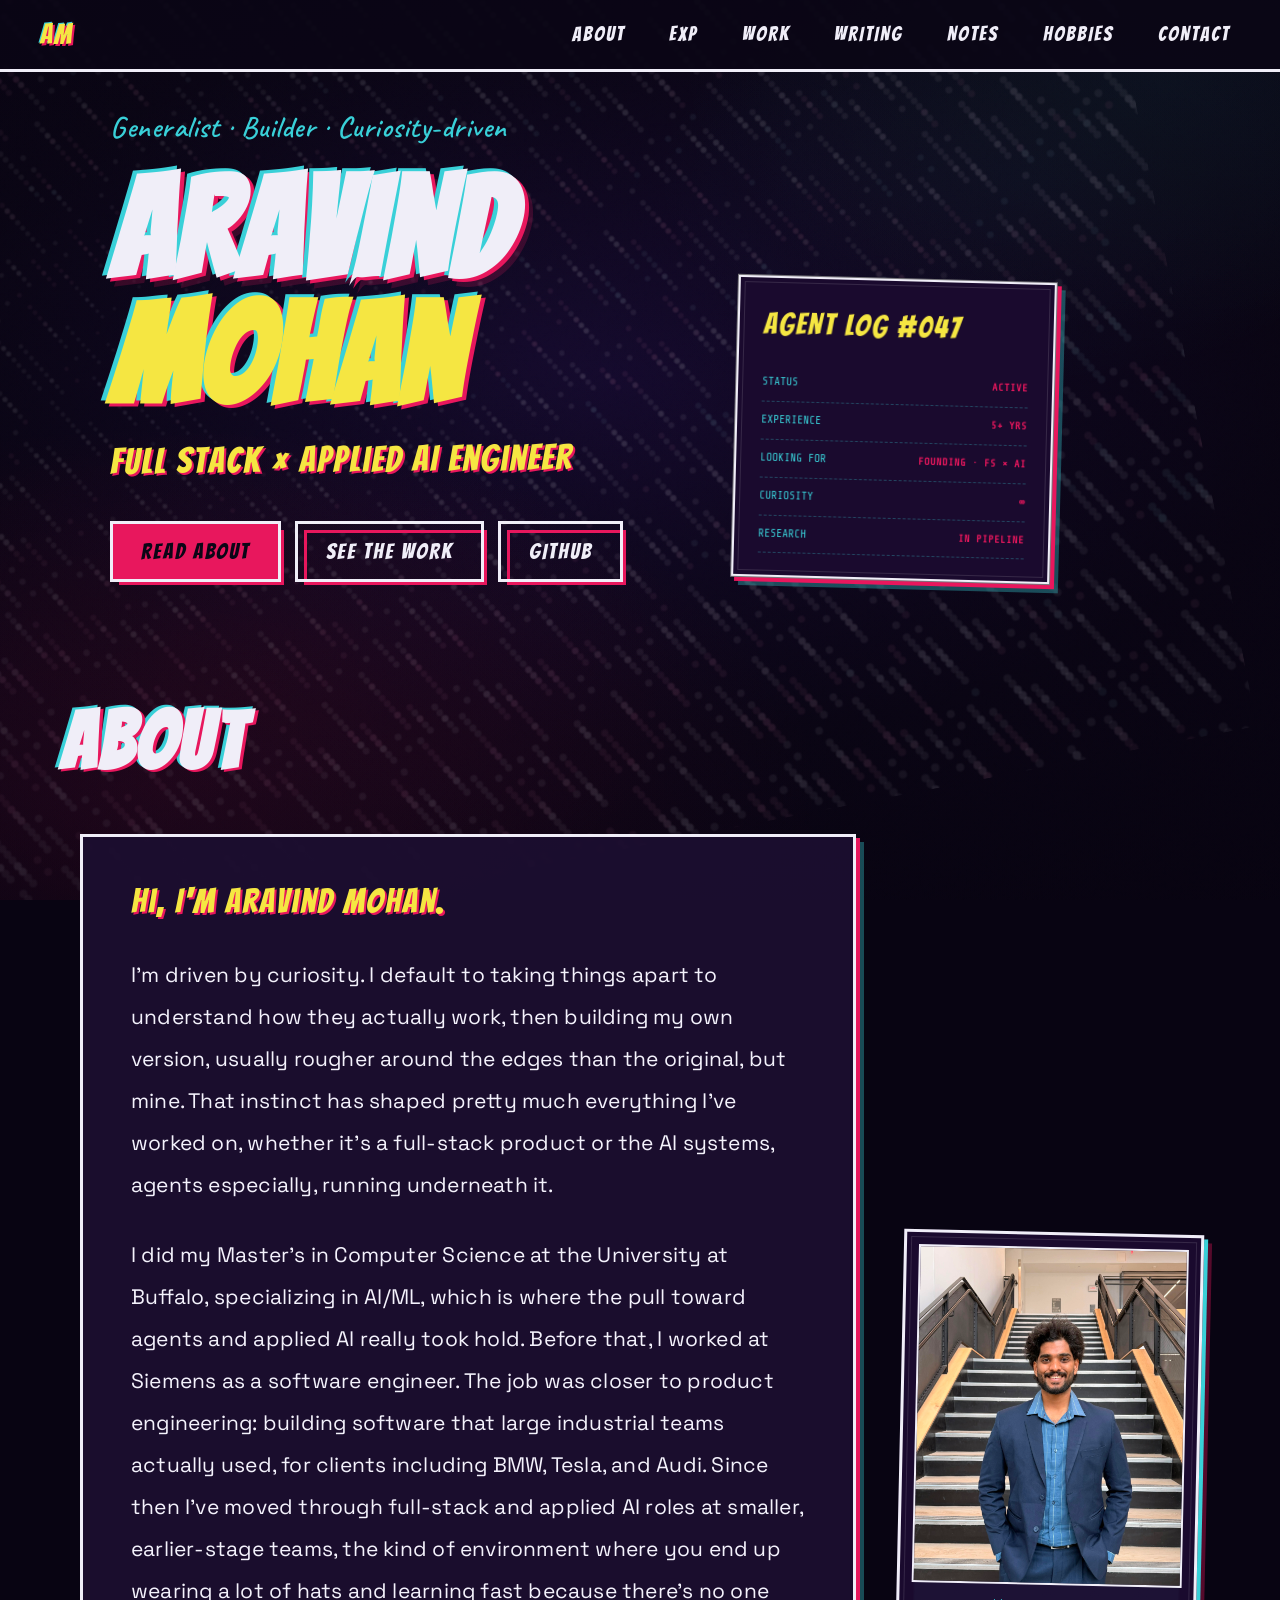
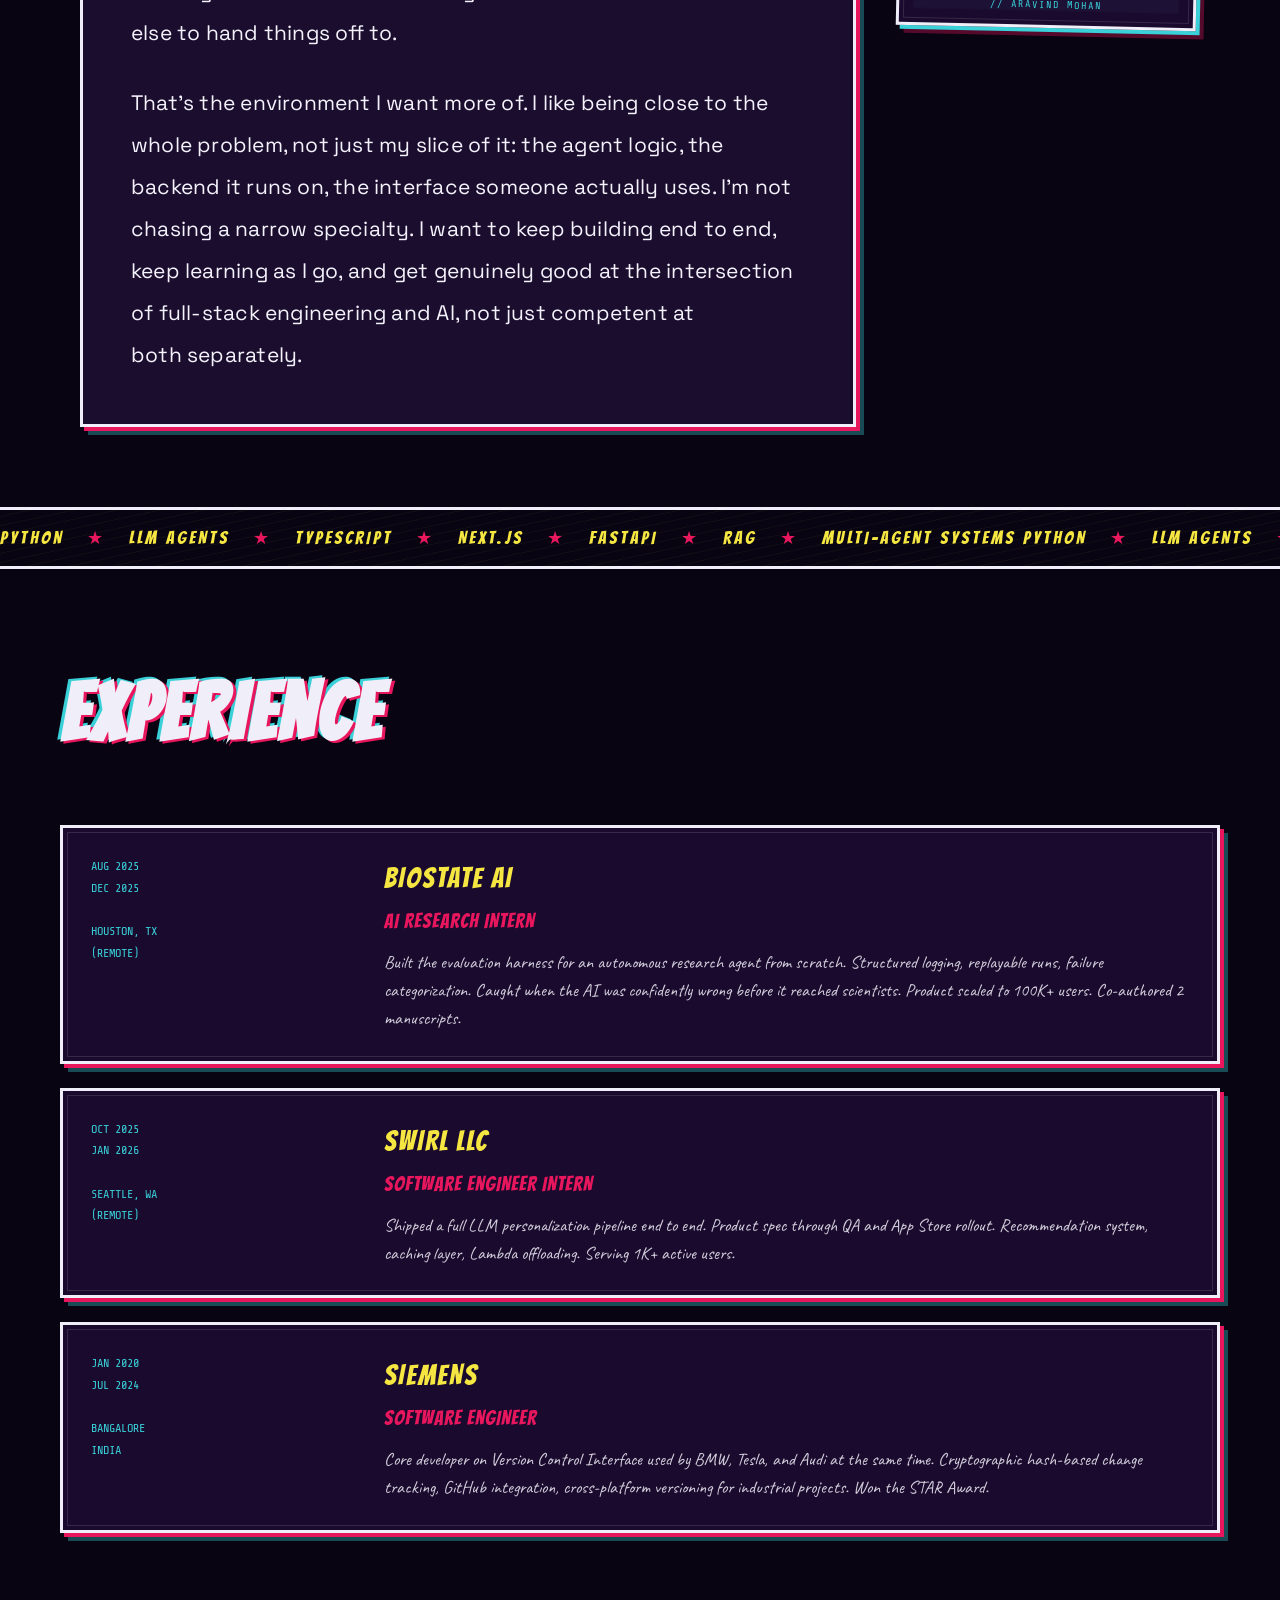
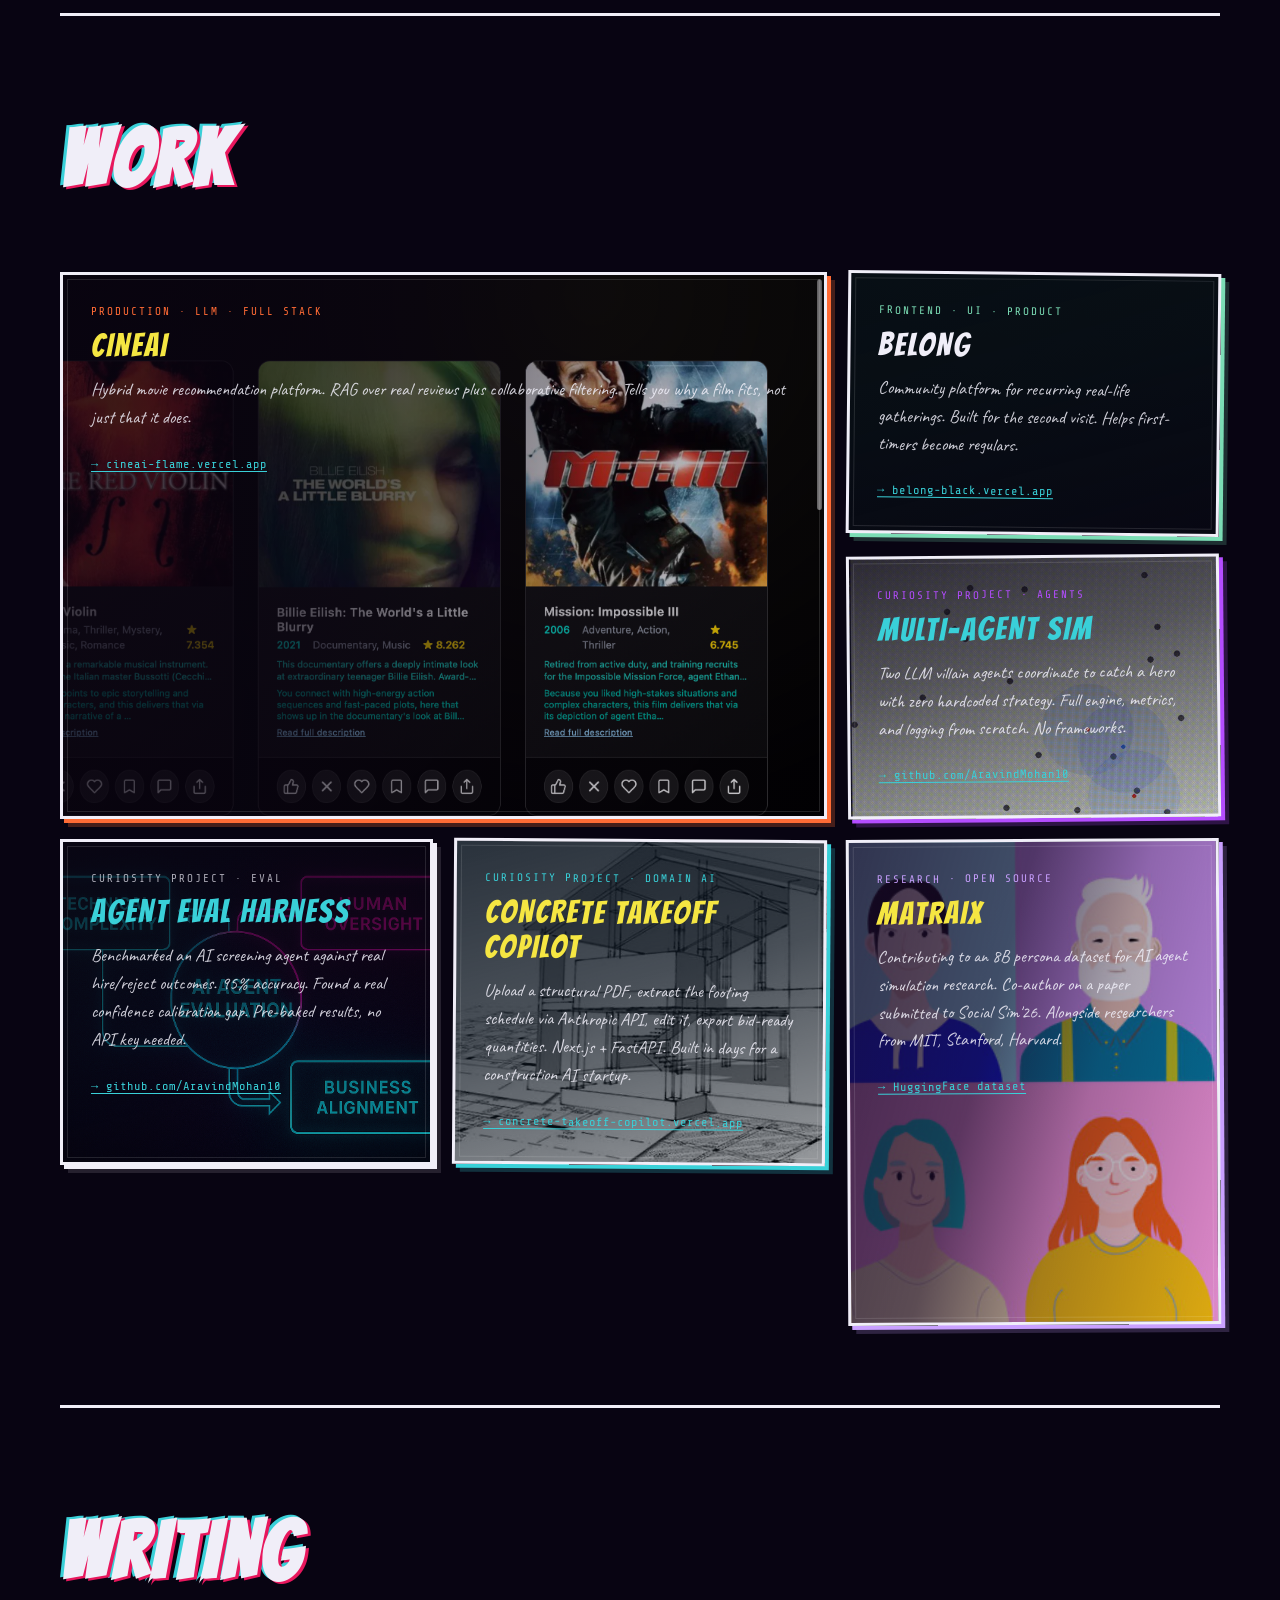
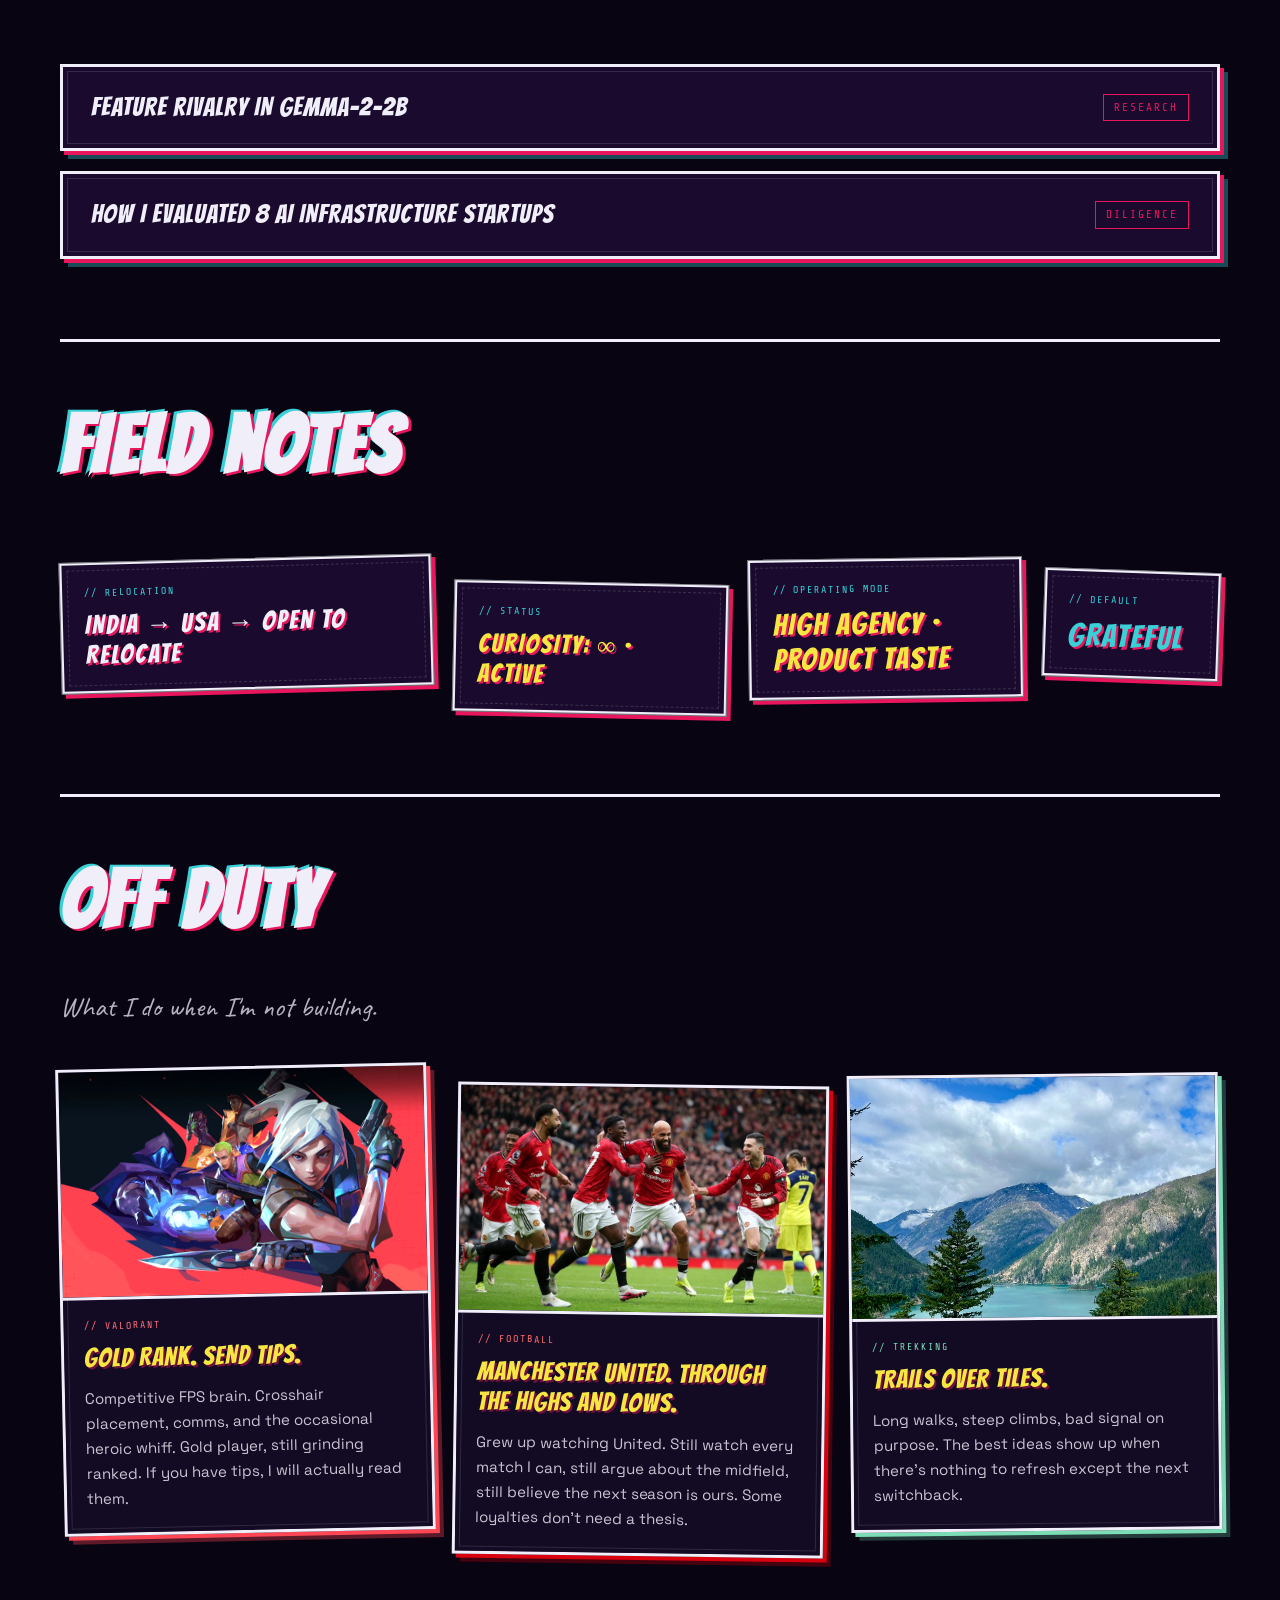
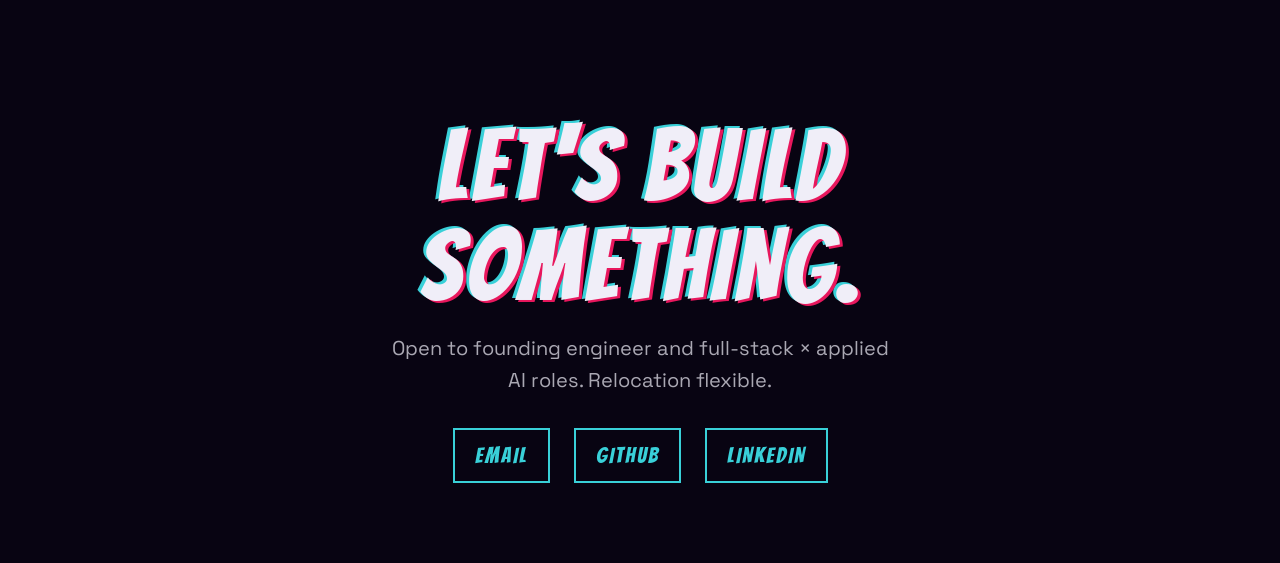
==== index.html @ 199780e9 "Deploy-ready portfolio site for aravindmohan.dev. Static Spider-Verse portfolio with projects, exper" ====
<!DOCTYPE html>
<html lang="en">
<head>
  <meta charset="UTF-8">
  <meta name="viewport" content="width=device-width, initial-scale=1.0">
  <title>Aravind Mohan</title>
  <link rel="preconnect" href="https://fonts.googleapis.com">
  <link rel="preconnect" href="https://fonts.gstatic.com" crossorigin>
  <link href="https://fonts.googleapis.com/css2?family=Bangers&family=Caveat:wght@400;600;700&family=Share+Tech+Mono&family=Space+Grotesk:wght@400;500&display=swap" rel="stylesheet">
  <link rel="stylesheet" href="css/foundation.css?v=11">
  <link rel="stylesheet" href="css/phase2.css?v=17">
</head>
<body>

  <div class="bg-stack" aria-hidden="true">
    <div class="bg-gradient"></div>
    <div class="bg-halftone" id="bg-halftone">
      <div class="bg-halftone__tile"></div>
      <canvas class="bg-halftone__canvas" id="halftone-canvas"></canvas>
    </div>
    <div class="bg-wash"></div>
    <div class="paper-grain"></div>
    <div class="vignette"></div>
  </div>

  <div id="intro" class="intro intro--phase-static">
    <div class="intro-grain" aria-hidden="true"></div>
    <div class="intro-bars" aria-hidden="true">
      <div class="intro-bar"></div>
      <div class="intro-bar"></div>
      <div class="intro-bar"></div>
    </div>
    <div class="intro-label">// entering dimension</div>
    <button type="button" class="intro-skip" id="intro-skip">ENTER</button>
  </div>

  <div class="site-root">

    <nav>
      <div class="logo">AM</div>
      <div style="display:flex;gap:24px;">
        <a href="#about">ABOUT</a>
        <a href="#experience">EXP</a>
        <a href="#projects">WORK</a>
        <a href="#writing">WRITING</a>
        <a href="#notes">NOTES</a>
        <a href="#hobbies">HOBBIES</a>
        <a href="#contact">CONTACT</a>
      </div>
    </nav>

    <section class="hero">
      <div class="hero-text">
        <div class="hero-eyebrow">Generalist · Builder · Curiosity-driven</div>
        <h1 class="hero-name">ARAVIND<br><span>MOHAN</span></h1>
        <div class="hero-role">Full Stack × Applied AI Engineer</div>
        <div class="hero-cta">
          <a href="#about" class="btn btn-primary">READ ABOUT</a>
          <a href="#projects" class="btn btn-secondary">SEE THE WORK</a>
          <a href="https://github.com/AravindMohan10" class="btn btn-secondary" target="_blank" rel="noopener">GITHUB</a>
        </div>
      </div>

      <div class="hero-visual">
        <div class="panel hero-card">
          <div class="hero-card-title">AGENT LOG #047</div>
          <div class="hero-card-inner">
            <div class="stat-row"><span>STATUS</span><span class="stat-val">ACTIVE</span></div>
            <div class="stat-row"><span>EXPERIENCE</span><span class="stat-val">5+ YRS</span></div>
            <div class="stat-row"><span>LOOKING FOR</span><span class="stat-val">FOUNDING · FS × AI</span></div>
            <div class="stat-row"><span>CURIOSITY</span><span class="stat-val">∞</span></div>
            <div class="stat-row"><span>RESEARCH</span><span class="stat-val">IN PIPELINE</span></div>
          </div>
        </div>
      </div>
    </section>

    <section id="about" class="about-section">
      <h2 class="section-header cmyk" data-text="ABOUT">ABOUT</h2>
      <div class="about-layout">
        <div class="about-panel">
          <p class="about-lead">Hi, I'm Aravind Mohan.</p>
          <div class="about-body">
            <p>I'm driven by curiosity. I default to taking things apart to understand how they actually work, then building my own version, usually rougher around the edges than the original, but mine. That instinct has shaped pretty much everything I've worked on, whether it's a full-stack product or the AI systems, agents especially, running underneath it.</p>
            <p>I did my Master's in Computer Science at the University at Buffalo, specializing in AI/ML, which is where the pull toward agents and applied AI really took hold. Before that, I worked at Siemens as a software engineer. The job was closer to product engineering: building software that large industrial teams actually used, for clients including BMW, Tesla, and Audi. Since then I've moved through full-stack and applied AI roles at smaller, earlier-stage teams, the kind of environment where you end up wearing a lot of hats and learning fast because there's no one else to hand things off to.</p>
            <p>That's the environment I want more of. I like being close to the whole problem, not just my slice of it: the agent logic, the backend it runs on, the interface someone actually uses. I'm not chasing a narrow specialty. I want to keep building end to end, keep learning as I go, and get genuinely good at the intersection of full-stack engineering and AI, not just competent at both separately.</p>
          </div>
        </div>
        <div class="about-photo-wrap">
          <figure class="about-photo-frame panel">
            <img src="assets/AravindPhoto.jpg" alt="Aravind Mohan" class="about-photo" width="320" height="400">
            <figcaption class="about-photo-caption">// ARAVIND MOHAN</figcaption>
          </figure>
        </div>
      </div>
    </section>

    <div class="skills-strip">
      <div class="skills-inner">
        PYTHON <span>★</span> LLM AGENTS <span>★</span> TYPESCRIPT <span>★</span> NEXT.JS <span>★</span> FASTAPI <span>★</span> RAG <span>★</span> MULTI-AGENT SYSTEMS
        PYTHON <span>★</span> LLM AGENTS <span>★</span> TYPESCRIPT <span>★</span> NEXT.JS <span>★</span> FASTAPI <span>★</span> RAG <span>★</span> MULTI-AGENT SYSTEMS
      </div>
    </div>

    <section id="experience">
      <h2 class="section-header cmyk" data-text="EXPERIENCE">EXPERIENCE</h2>
      <div class="exp-list">

        <div class="panel exp-item">
          <div class="exp-meta">
            AUG 2025<br>DEC 2025<br><br>HOUSTON, TX<br>(REMOTE)
          </div>
          <div>
            <div class="exp-company">BIOSTATE AI</div>
            <div class="exp-role">AI RESEARCH INTERN</div>
            <p class="exp-desc">Built the evaluation harness for an autonomous research agent from scratch. Structured logging, replayable runs, failure categorization. Caught when the AI was confidently wrong before it reached scientists. Product scaled to 100K+ users. Co-authored 2 manuscripts.</p>
          </div>
        </div>

        <div class="panel exp-item">
          <div class="exp-meta">
            OCT 2025<br>JAN 2026<br><br>SEATTLE, WA<br>(REMOTE)
          </div>
          <div>
            <div class="exp-company">SWIRL LLC</div>
            <div class="exp-role">SOFTWARE ENGINEER INTERN</div>
            <p class="exp-desc">Shipped a full LLM personalization pipeline end to end. Product spec through QA and App Store rollout. Recommendation system, caching layer, Lambda offloading. Serving 1K+ active users.</p>
          </div>
        </div>

        <div class="panel exp-item">
          <div class="exp-meta">
            JAN 2020<br>JUL 2024<br><br>BANGALORE<br>INDIA
          </div>
          <div>
            <div class="exp-company">SIEMENS</div>
            <div class="exp-role">SOFTWARE ENGINEER</div>
            <p class="exp-desc">Core developer on Version Control Interface used by BMW, Tesla, and Audi at the same time. Cryptographic hash-based change tracking, GitHub integration, cross-platform versioning for industrial projects. Won the STAR Award.</p>
          </div>
        </div>

      </div>
    </section>

    <hr class="comic-divider">

    <section id="projects">
      <h2 class="section-header cmyk" data-text="WORK">WORK</h2>
      <div class="projects-grid">

        <div class="panel project-card dim-cineai">
          <div class="project-tag">PRODUCTION · LLM · FULL STACK</div>
          <div class="project-title">CINEAI</div>
          <p class="project-desc">Hybrid movie recommendation platform. RAG over real reviews plus collaborative filtering. Tells you why a film fits, not just that it does.</p>
          <a href="https://cineai-flame.vercel.app" class="project-link" target="_blank" rel="noopener">→ cineai-flame.vercel.app</a>
        </div>

        <div class="panel project-card dim-belong">
          <div class="project-tag">FRONTEND · UI · PRODUCT</div>
          <div class="project-title">BELONG</div>
          <p class="project-desc">Community platform for recurring real-life gatherings. Built for the second visit. Helps first-timers become regulars.</p>
          <a href="https://belong-black.vercel.app" class="project-link" target="_blank" rel="noopener">→ belong-black.vercel.app</a>
        </div>

        <div class="panel project-card dim-sim">
          <div class="project-tag">CURIOSITY PROJECT · AGENTS</div>
          <div class="project-title">MULTI-AGENT SIM</div>
          <p class="project-desc">Two LLM villain agents coordinate to catch a hero with zero hardcoded strategy. Full engine, metrics, and logging from scratch. No frameworks.</p>
          <a href="https://github.com/AravindMohan10/MultiAgentSimulation" class="project-link" target="_blank" rel="noopener">→ github.com/AravindMohan10</a>
        </div>

        <div class="panel project-card dim-eval">
          <div class="project-tag">CURIOSITY PROJECT · EVAL</div>
          <div class="project-title">AGENT EVAL HARNESS</div>
          <p class="project-desc">Benchmarked an AI screening agent against real hire/reject outcomes. 95% accuracy. Found a real confidence calibration gap. Pre-baked results, no API key needed.</p>
          <a href="https://github.com/AravindMohan10/asendia-voice-agent-eval" class="project-link" target="_blank" rel="noopener">→ github.com/AravindMohan10</a>
        </div>

        <div class="panel project-card dim-concrete">
          <div class="project-tag">CURIOSITY PROJECT · DOMAIN AI</div>
          <div class="project-title">CONCRETE TAKEOFF COPILOT</div>
          <p class="project-desc">Upload a structural PDF, extract the footing schedule via Anthropic API, edit it, export bid-ready quantities. Next.js + FastAPI. Built in days for a construction AI startup.</p>
          <a href="https://concrete-takeoff-copilot.vercel.app" class="project-link" target="_blank" rel="noopener">→ concrete-takeoff-copilot.vercel.app</a>
        </div>

        <div class="panel project-card dim-matraix">
          <div class="project-tag">RESEARCH · OPEN SOURCE</div>
          <div class="project-title">MATRAIX</div>
          <p class="project-desc">Contributing to an 8B persona dataset for AI agent simulation research. Co-author on a paper submitted to Social Sim'26. Alongside researchers from MIT, Stanford, Harvard.</p>
          <a href="https://huggingface.co/datasets/MatrAIx2026/MatrAIx2026" class="project-link" target="_blank" rel="noopener">→ HuggingFace dataset</a>
        </div>

      </div>
    </section>

    <hr class="comic-divider">

    <section id="writing">
      <h2 class="section-header cmyk" data-text="WRITING">WRITING</h2>
      <div class="articles-list">

        <a href="writing/feature-rivalry-gemma.html" class="panel article-item">
          <div class="article-title">FEATURE RIVALRY IN GEMMA-2-2B</div>
          <div class="article-tag">RESEARCH</div>
        </a>

        <a href="writing/basis-set-startup-evaluation.html" class="panel article-item">
          <div class="article-title">HOW I EVALUATED 8 AI INFRASTRUCTURE STARTUPS</div>
          <div class="article-tag">DILIGENCE</div>
        </a>

      </div>
    </section>

    <hr class="comic-divider">

    <section id="notes" class="field-notes">
      <h2 class="section-header cmyk" data-text="FIELD NOTES">FIELD NOTES</h2>
      <div class="poster-wall">

        <div class="poster panel">
          <div class="poster-label">// RELOCATION</div>
          <div class="poster-text">INDIA → USA → OPEN TO RELOCATE</div>
        </div>

        <div class="poster panel">
          <div class="poster-label">// STATUS</div>
          <div class="poster-text">CURIOSITY: ∞ · ACTIVE</div>
        </div>

        <div class="poster panel">
          <div class="poster-label">// OPERATING MODE</div>
          <div class="poster-text">HIGH AGENCY · PRODUCT TASTE</div>
        </div>

        <div class="poster panel">
          <div class="poster-label">// DEFAULT</div>
          <div class="poster-text">GRATEFUL</div>
        </div>

      </div>
    </section>

    <hr class="comic-divider">

    <section id="hobbies" class="hobbies-section">
      <h2 class="section-header cmyk" data-text="OFF DUTY">OFF DUTY</h2>
      <p class="hobbies-lead">What I do when I'm not building.</p>
      <div class="hobby-wall">

        <article class="hobby-card panel hobby-valorant">
          <div class="hobby-photo">
            <img src="assets/valorant.png" alt="Valorant gameplay" width="400" height="260" loading="lazy">
          </div>
          <div class="hobby-body">
            <div class="hobby-label">// VALORANT</div>
            <div class="hobby-title">GOLD RANK. SEND TIPS.</div>
            <p class="hobby-desc">Competitive FPS brain. Crosshair placement, comms, and the occasional heroic whiff. Gold player, still grinding ranked. If you have tips, I will actually read them.</p>
          </div>
        </article>

        <article class="hobby-card panel hobby-football">
          <div class="hobby-photo">
            <img src="assets/hobbies/man-united.jpg" alt="Manchester United players celebrating on the pitch" width="400" height="260" loading="lazy">
          </div>
          <div class="hobby-body">
            <div class="hobby-label">// FOOTBALL</div>
            <div class="hobby-title">MANCHESTER UNITED. THROUGH THE HIGHS AND LOWS.</div>
            <p class="hobby-desc">Grew up watching United. Still watch every match I can, still argue about the midfield, still believe the next season is ours. Some loyalties don't need a thesis.</p>
          </div>
        </article>

        <article class="hobby-card panel hobby-trekking">
          <div class="hobby-photo">
            <img src="assets/hobbies/trekking.png" alt="Mountain lake surrounded by forest and peaks" width="400" height="260" loading="lazy">
          </div>
          <div class="hobby-body">
            <div class="hobby-label">// TREKKING</div>
            <div class="hobby-title">TRAILS OVER TILES.</div>
            <p class="hobby-desc">Long walks, steep climbs, bad signal on purpose. The best ideas show up when there's nothing to refresh except the next switchback.</p>
          </div>
        </article>

      </div>
    </section>

    <section id="contact" class="contact-section">
      <div class="contact-big cmyk" data-text="LET'S BUILD SOMETHING.">LET'S BUILD<br>SOMETHING.</div>
      <p class="contact-sub">
        Open to founding engineer and full-stack × applied AI roles. Relocation flexible.
      </p>
      <div class="contact-links">
        <a href="mailto:m.aravind619@gmail.com" class="contact-link">EMAIL</a>
        <a href="https://github.com/AravindMohan10" class="contact-link" target="_blank" rel="noopener">GITHUB</a>
        <a href="https://www.linkedin.com/in/aravindmohan1007" class="contact-link" target="_blank" rel="noopener">LINKEDIN</a>
      </div>
    </section>

  </div>

  <script src="js/halftone.js" defer></script>
  <script src="js/stutter.js" defer></script>
  <script src="js/intro.js" defer></script>
  <script src="js/impact.js" defer></script>
</body>
</html>
---- css/phase2.css ----
/* COMIC PROJECT GRID + DIMENSION VARIANTS + FIELD NOTES */

.projects-grid {
  display: grid;
  grid-template-columns: repeat(6, 1fr);
  grid-auto-rows: minmax(140px, auto);
  gap: 20px;
}

.project-card {
  padding: 28px;
  position: relative;
  cursor: pointer;
  --dim-accent: var(--magenta);
  --dim-glow: rgba(232, 23, 93, 0.15);
  --dim-title: var(--yellow);
  animation: none;
  box-shadow: 4px 4px 0 var(--dim-accent), 8px 8px 0 var(--dim-glow);
}

.project-card:hover {
  transform: translate(-4px, -4px) rotate(-0.6deg);
  box-shadow: 6px 6px 0 var(--dim-accent), 10px 10px 0 var(--dim-glow);
}

.project-card:hover::before {
  border-color: var(--dim-accent);
}

.project-card:nth-child(1) { grid-column: 1 / 5; grid-row: 1 / 3; }
.project-card:nth-child(2) { grid-column: 5 / 7; grid-row: 1; }
.project-card:nth-child(3) { grid-column: 5 / 7; grid-row: 2; }
.project-card:nth-child(4) { grid-column: 1 / 3; grid-row: 3; }
.project-card:nth-child(5) { grid-column: 3 / 5; grid-row: 3; }
.project-card:nth-child(6) { grid-column: 5 / 7; grid-row: 3 / 5; }

.project-card:nth-child(2) { transform: rotate(0.6deg); }
.project-card:nth-child(3) { transform: rotate(-0.5deg); }
.project-card:nth-child(5) { transform: rotate(0.4deg); }
.project-card:nth-child(6) { transform: rotate(-0.3deg); }

.project-card:nth-child(1):hover { transform: translate(-5px, -5px) rotate(-0.8deg); }
.project-card:nth-child(2):hover { transform: translate(-4px, -4px) rotate(0.2deg); }
.project-card:nth-child(3):hover { transform: translate(-4px, -4px) rotate(-0.8deg); }
.project-card:nth-child(5):hover { transform: translate(-4px, -4px) rotate(0.6deg); }
.project-card:nth-child(6):hover { transform: translate(-4px, -4px) rotate(-0.5deg); }

/* DIMENSION PALETTES */
.dim-cineai {
  --dim-accent: #ff6b35;
  --dim-glow: rgba(255, 107, 53, 0.25);
  --dim-title: #f5e642;
  background:
    linear-gradient(
      105deg,
      rgba(10, 4, 18, 0.82) 0%,
      rgba(10, 4, 18, 0.7) 38%,
      rgba(10, 4, 18, 0.38) 62%,
      rgba(10, 4, 18, 0.15) 100%
    ),
    url('../assets/cineai.png') center right / cover no-repeat;
  overflow: hidden;
}

.dim-belong {
  --dim-accent: #7bdcb5;
  --dim-glow: rgba(123, 220, 181, 0.2);
  --dim-title: #f0eef8;
  background:
    linear-gradient(
      165deg,
      rgba(8, 18, 22, 0.84) 0%,
      rgba(8, 18, 22, 0.68) 45%,
      rgba(8, 18, 22, 0.28) 100%
    ),
    url('../assets/Belong.png') center top / cover no-repeat;
  overflow: hidden;
}

.dim-sim {
  --dim-accent: #b44dff;
  --dim-glow: rgba(180, 77, 255, 0.22);
  --dim-title: #39d0d8;
  background:
    linear-gradient(
      165deg,
      rgba(8, 4, 18, 0.84) 0%,
      rgba(8, 4, 18, 0.66) 40%,
      rgba(8, 4, 18, 0.26) 100%
    ),
    url('../assets/scattered_comm.gif') center center / cover no-repeat;
  overflow: hidden;
}

.dim-eval {
  --dim-accent: #f0eef8;
  --dim-glow: rgba(240, 238, 248, 0.12);
  --dim-title: var(--cyan);
  background:
    linear-gradient(
      165deg,
      rgba(10, 6, 20, 0.84) 0%,
      rgba(10, 6, 20, 0.68) 45%,
      rgba(10, 6, 20, 0.28) 100%
    ),
    url('../assets/agentEval.png') center top / cover no-repeat;
  overflow: hidden;
}

.dim-concrete {
  --dim-accent: var(--cyan);
  --dim-glow: rgba(57, 208, 216, 0.22);
  --dim-title: #f5e642;
  background:
    linear-gradient(
      165deg,
      rgba(10, 20, 32, 0.84) 0%,
      rgba(10, 20, 32, 0.68) 45%,
      rgba(10, 20, 32, 0.28) 100%
    ),
    url('../assets/concrete.png') center top / cover no-repeat;
  overflow: hidden;
}

.dim-matraix {
  --dim-accent: #c9a0ff;
  --dim-glow: rgba(201, 160, 255, 0.2);
  --dim-title: #f5e642;
  background:
    linear-gradient(
      105deg,
      rgba(24, 10, 40, 0.82) 0%,
      rgba(24, 10, 40, 0.7) 38%,
      rgba(24, 10, 40, 0.38) 62%,
      rgba(24, 10, 40, 0.15) 100%
    ),
    url('../assets/persona.png') center right / cover no-repeat;
  overflow: hidden;
}

.dim-cineai .project-tag { color: #ff6b35; }
.dim-belong .project-tag { color: #7bdcb5; }
.dim-sim .project-tag { color: #b44dff; }
.dim-eval .project-tag { color: rgba(240, 238, 248, 0.7); }
.dim-concrete .project-tag { color: var(--cyan); }
.dim-matraix .project-tag { color: #c9a0ff; }

.project-title { color: var(--dim-title); }

.project-card:hover .project-link {
  color: var(--dim-accent);
  border-bottom-color: var(--dim-accent);
}

/* FIELD NOTES */
.field-notes {
  padding-top: 40px;
}

.poster-wall {
  display: grid;
  grid-template-columns: repeat(12, 1fr);
  gap: 20px;
  align-items: start;
}

.poster {
  padding: 20px 22px;
  border: 3px solid var(--white);
  background: var(--indigo);
  position: relative;
  box-shadow: 4px 4px 0 var(--magenta);
  transform: rotate(var(--rot, 0deg));
}

.poster::before {
  content: '';
  position: absolute;
  inset: 5px;
  border: 1px dashed rgba(255, 255, 255, 0.15);
  pointer-events: none;
}

.poster-label {
  font-family: 'Share Tech Mono', monospace;
  font-size: 10px;
  letter-spacing: 2px;
  color: var(--cyan);
  margin-bottom: 10px;
  text-transform: uppercase;
}

.poster-text {
  font-family: 'Bangers', cursive;
  font-size: clamp(18px, 2.5vw, 26px);
  letter-spacing: 2px;
  line-height: 1.15;
  color: var(--yellow);
  text-shadow: 2px 2px 0 var(--magenta);
}

.poster:nth-child(1) {
  grid-column: span 4;
  --rot: -1.5deg;
}

.poster:nth-child(2) {
  grid-column: span 3;
  --rot: 1.2deg;
  margin-top: 24px;
}

.poster:nth-child(3) {
  grid-column: span 3;
  --rot: -0.8deg;
}

.poster:nth-child(4) {
  grid-column: span 2;
  --rot: 2deg;
  margin-top: 12px;
}

.poster:nth-child(1) .poster-text { color: var(--white); }
.poster:nth-child(3) .poster-text { font-size: clamp(20px, 3vw, 30px); }
.poster:nth-child(4) .poster-text {
  color: var(--cyan);
  font-size: clamp(22px, 3vw, 32px);
}

.poster:hover {
  transform: rotate(var(--rot, 0deg)) translate(-3px, -3px);
  z-index: 2;
}

/* HOBBIES */
.hobbies-section {
  padding-top: 40px;
}

.hobbies-lead {
  font-family: 'Caveat', cursive;
  font-size: clamp(22px, 3vw, 28px);
  color: rgba(240, 238, 248, 0.75);
  margin: -28px 0 36px;
  max-width: 32rem;
}

.hobby-wall {
  display: grid;
  grid-template-columns: repeat(3, 1fr);
  gap: 24px;
  align-items: start;
}

.hobby-card {
  overflow: hidden;
  padding: 0;
  transform: rotate(var(--rot, 0deg));
  transition: transform 0.2s ease, box-shadow 0.2s ease;
}

.hobby-valorant {
  --rot: -1.2deg;
  --hobby-accent: #ff4655;
  --hobby-glow: rgba(255, 70, 85, 0.35);
  box-shadow: 4px 4px 0 var(--hobby-accent), 8px 8px 0 var(--hobby-glow);
}

.hobby-football {
  --rot: 0.8deg;
  --hobby-accent: #da020e;
  --hobby-glow: rgba(218, 2, 14, 0.3);
  margin-top: 18px;
  box-shadow: 4px 4px 0 var(--hobby-accent), 8px 8px 0 var(--hobby-glow);
}

.hobby-trekking {
  --rot: -0.6deg;
  --hobby-accent: #7bdcb5;
  --hobby-glow: rgba(123, 220, 181, 0.25);
  margin-top: 8px;
  box-shadow: 4px 4px 0 var(--hobby-accent), 8px 8px 0 var(--hobby-glow);
}

.hobby-photo {
  position: relative;
  aspect-ratio: 16 / 10;
  overflow: hidden;
  border-bottom: 3px solid var(--white);
}

.hobby-photo img {
  display: block;
  width: 100%;
  height: 100%;
  object-fit: cover;
  object-position: center;
  filter: saturate(1.05) contrast(1.05);
}

.hobby-valorant .hobby-photo img {
  object-position: center center;
}

.hobby-football .hobby-photo img {
  object-position: center 20%;
}

.hobby-trekking .hobby-photo {
  aspect-ratio: 3 / 2;
}

.hobby-trekking .hobby-photo img {
  object-position: center 68%;
  transform: scale(1.12);
}

.hobby-body {
  padding: 18px 20px 22px;
  background: rgba(20, 10, 36, 0.95);
}

.hobby-label {
  font-family: 'Share Tech Mono', monospace;
  font-size: 10px;
  letter-spacing: 2px;
  color: var(--cyan);
  margin-bottom: 10px;
}

.hobby-valorant .hobby-label { color: #ff6b7a; }
.hobby-football .hobby-label { color: #ff6b6b; }
.hobby-trekking .hobby-label { color: #7bdcb5; }

.hobby-title {
  font-family: 'Bangers', cursive;
  font-size: clamp(20px, 2.5vw, 26px);
  letter-spacing: 1px;
  line-height: 1.15;
  color: var(--yellow);
  text-shadow: 2px 2px 0 rgba(232, 23, 93, 0.45);
  margin-bottom: 12px;
}

.hobby-desc {
  font-family: var(--font-read);
  font-size: 0.95rem;
  line-height: 1.65;
  color: rgba(240, 238, 248, 0.82);
}

.hobby-card:hover {
  transform: rotate(var(--rot, 0deg)) translate(-4px, -4px);
  z-index: 2;
}

.hobby-valorant:hover { box-shadow: 6px 6px 0 var(--hobby-accent), 10px 10px 0 var(--hobby-glow); }
.hobby-football:hover { box-shadow: 6px 6px 0 var(--hobby-accent), 10px 10px 0 var(--hobby-glow); }
.hobby-trekking:hover { box-shadow: 6px 6px 0 var(--hobby-accent), 10px 10px 0 var(--hobby-glow); }

@media (max-width: 900px) {
  .projects-grid {
    grid-template-columns: 1fr;
  }

  .project-card:nth-child(n) {
    grid-column: span 1;
    grid-row: span 1;
    transform: none;
  }

  .project-card:hover {
    transform: translate(-4px, -4px) rotate(-0.5deg);
  }

  .poster-wall {
    grid-template-columns: 1fr 1fr;
  }

  .poster:nth-child(n) {
    grid-column: span 1;
    margin-top: 0;
    --rot: 0deg;
  }

  .poster:nth-child(1) { grid-column: span 2; }

  .hobby-wall {
    grid-template-columns: 1fr;
    max-width: 420px;
    margin: 0 auto;
  }

  .hobby-football,
  .hobby-trekking {
    margin-top: 0;
  }

  .hobby-card {
    --rot: 0deg;
  }
}

@media (max-width: 520px) {
  .poster-wall {
    grid-template-columns: 1fr;
  }

  .poster:nth-child(1) { grid-column: span 1; }
}
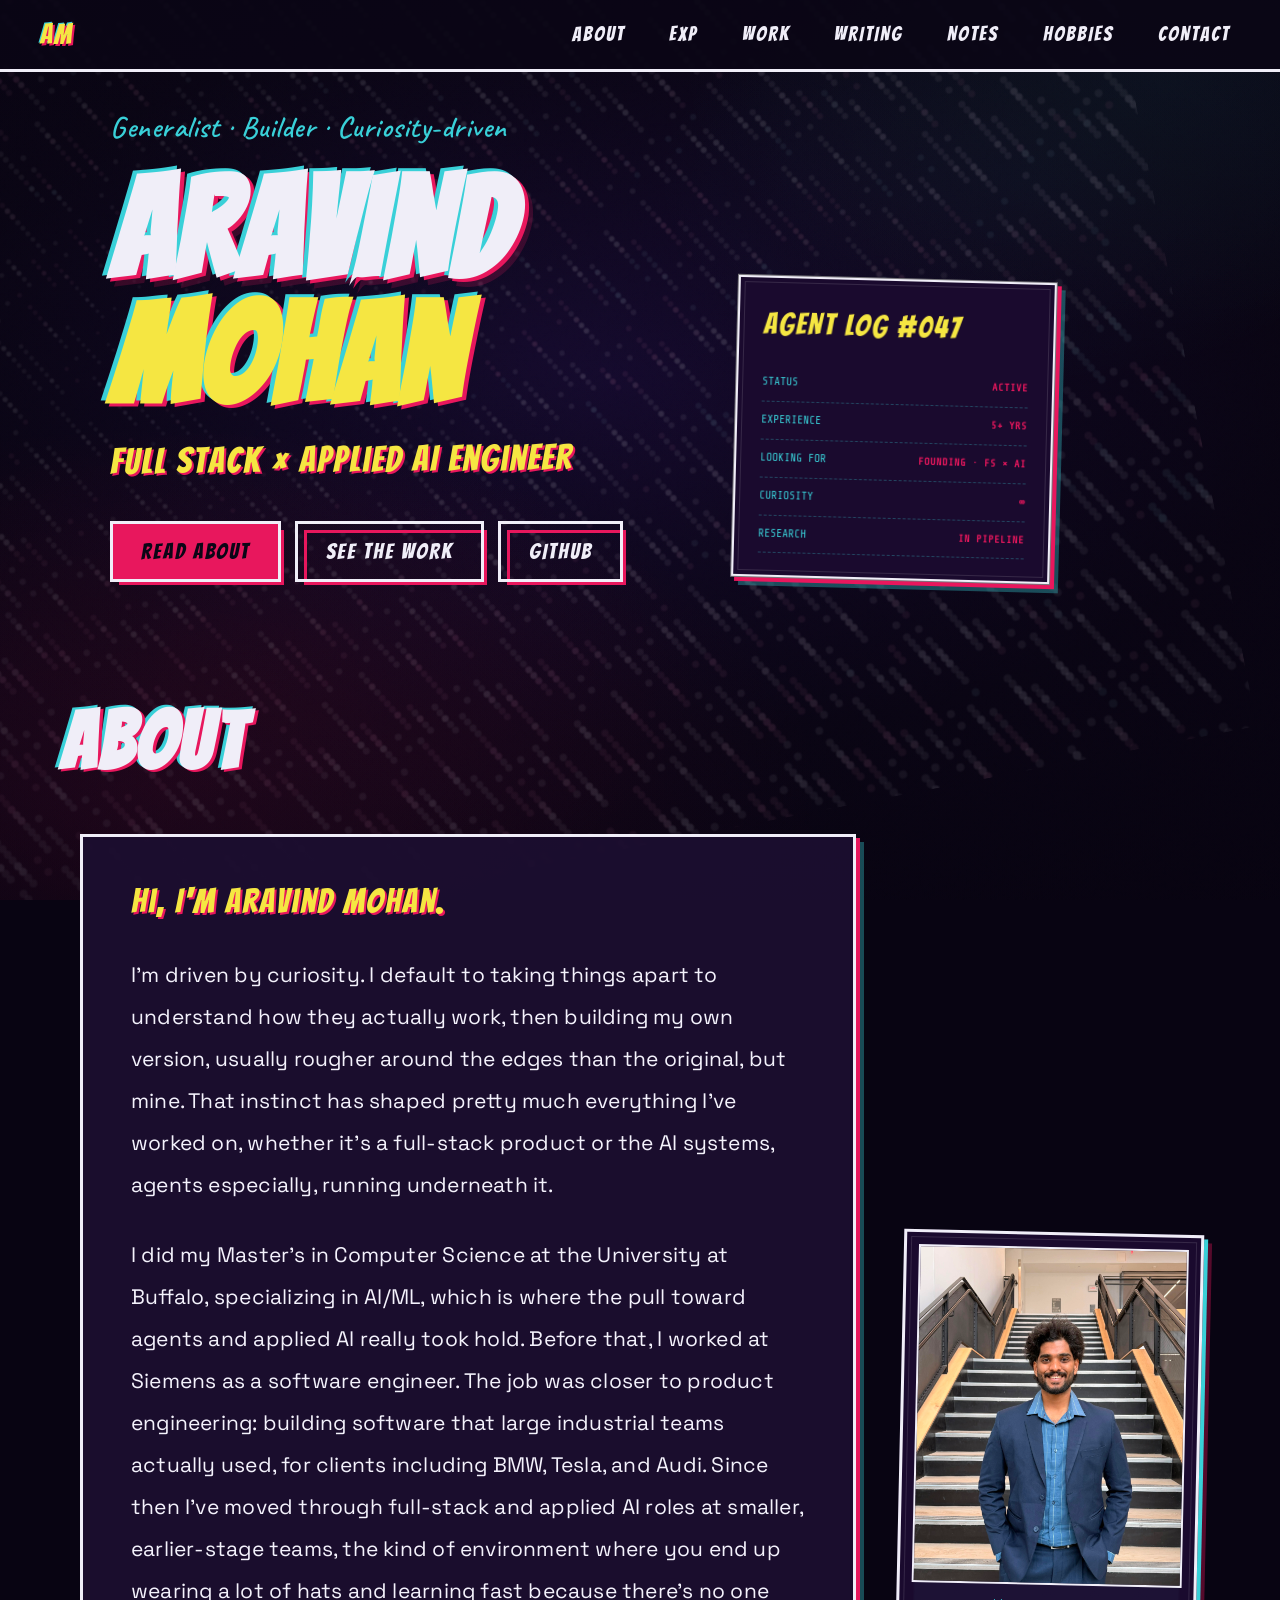
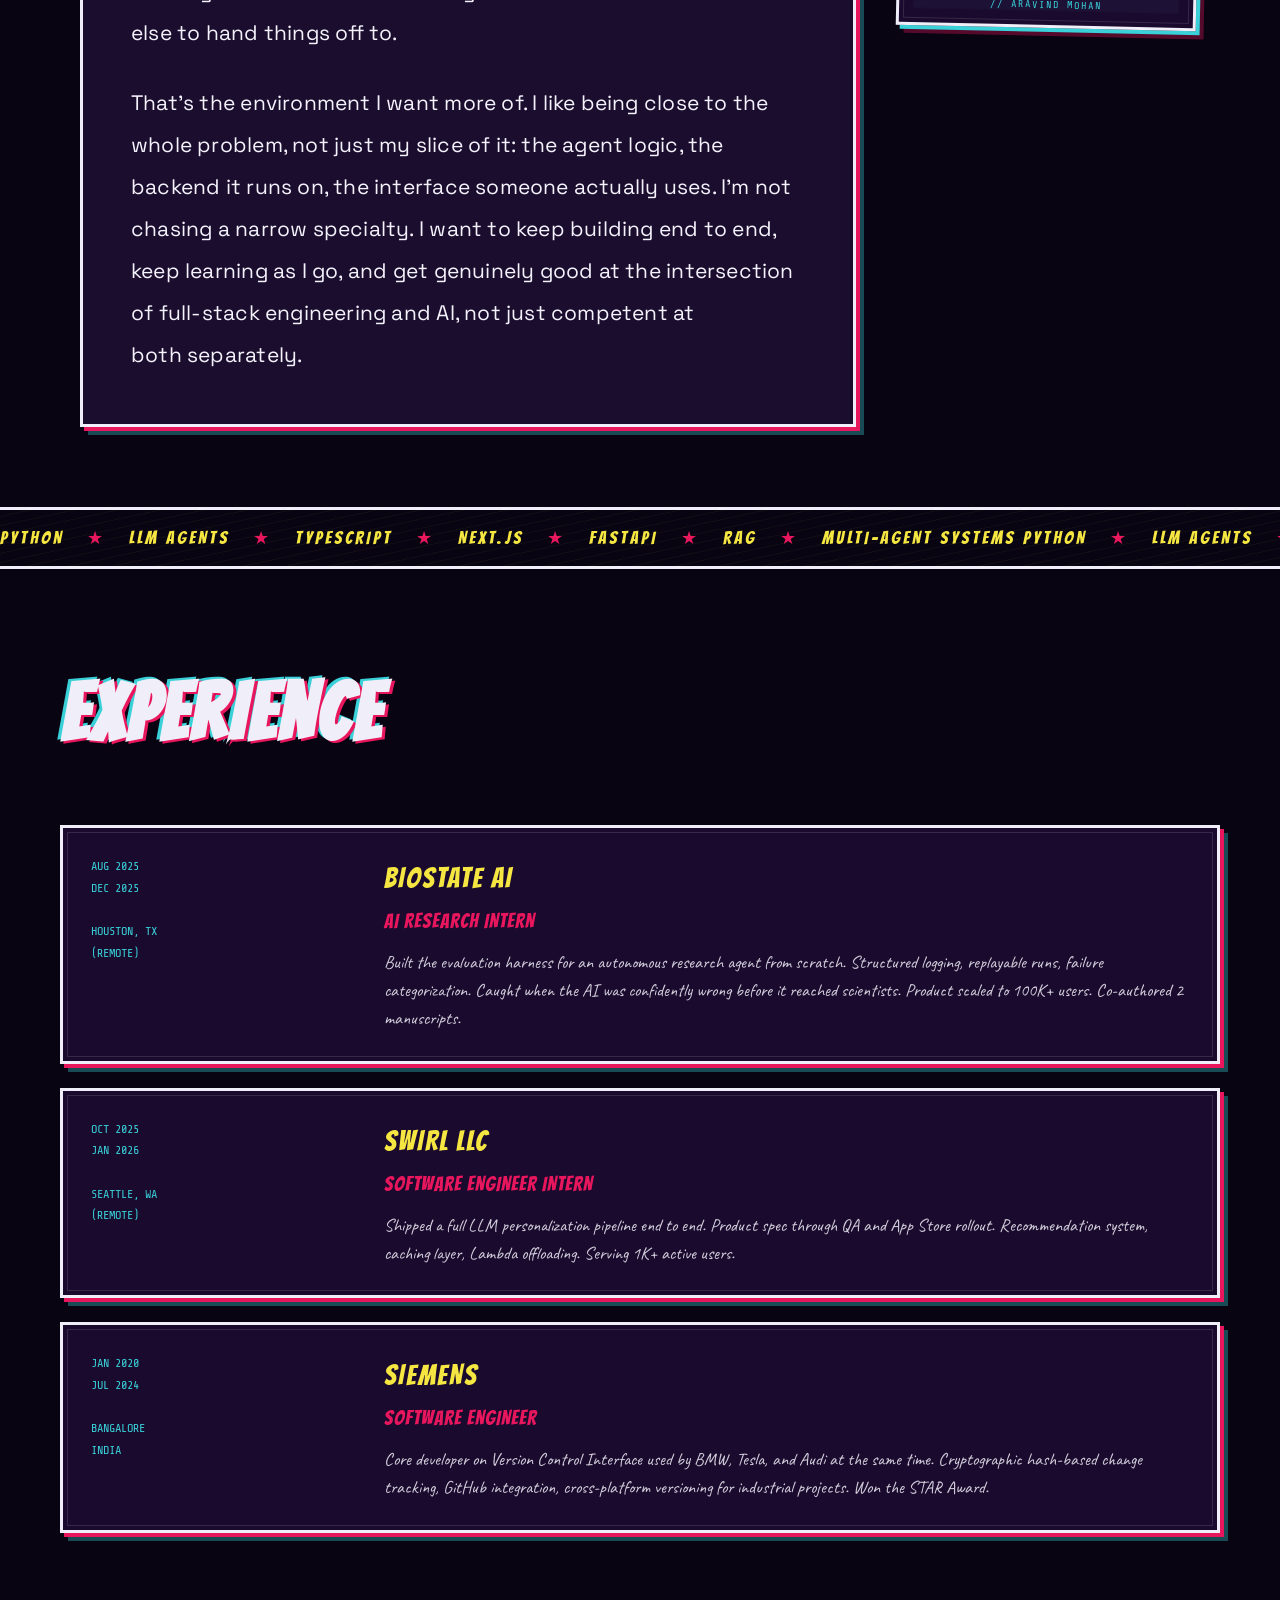
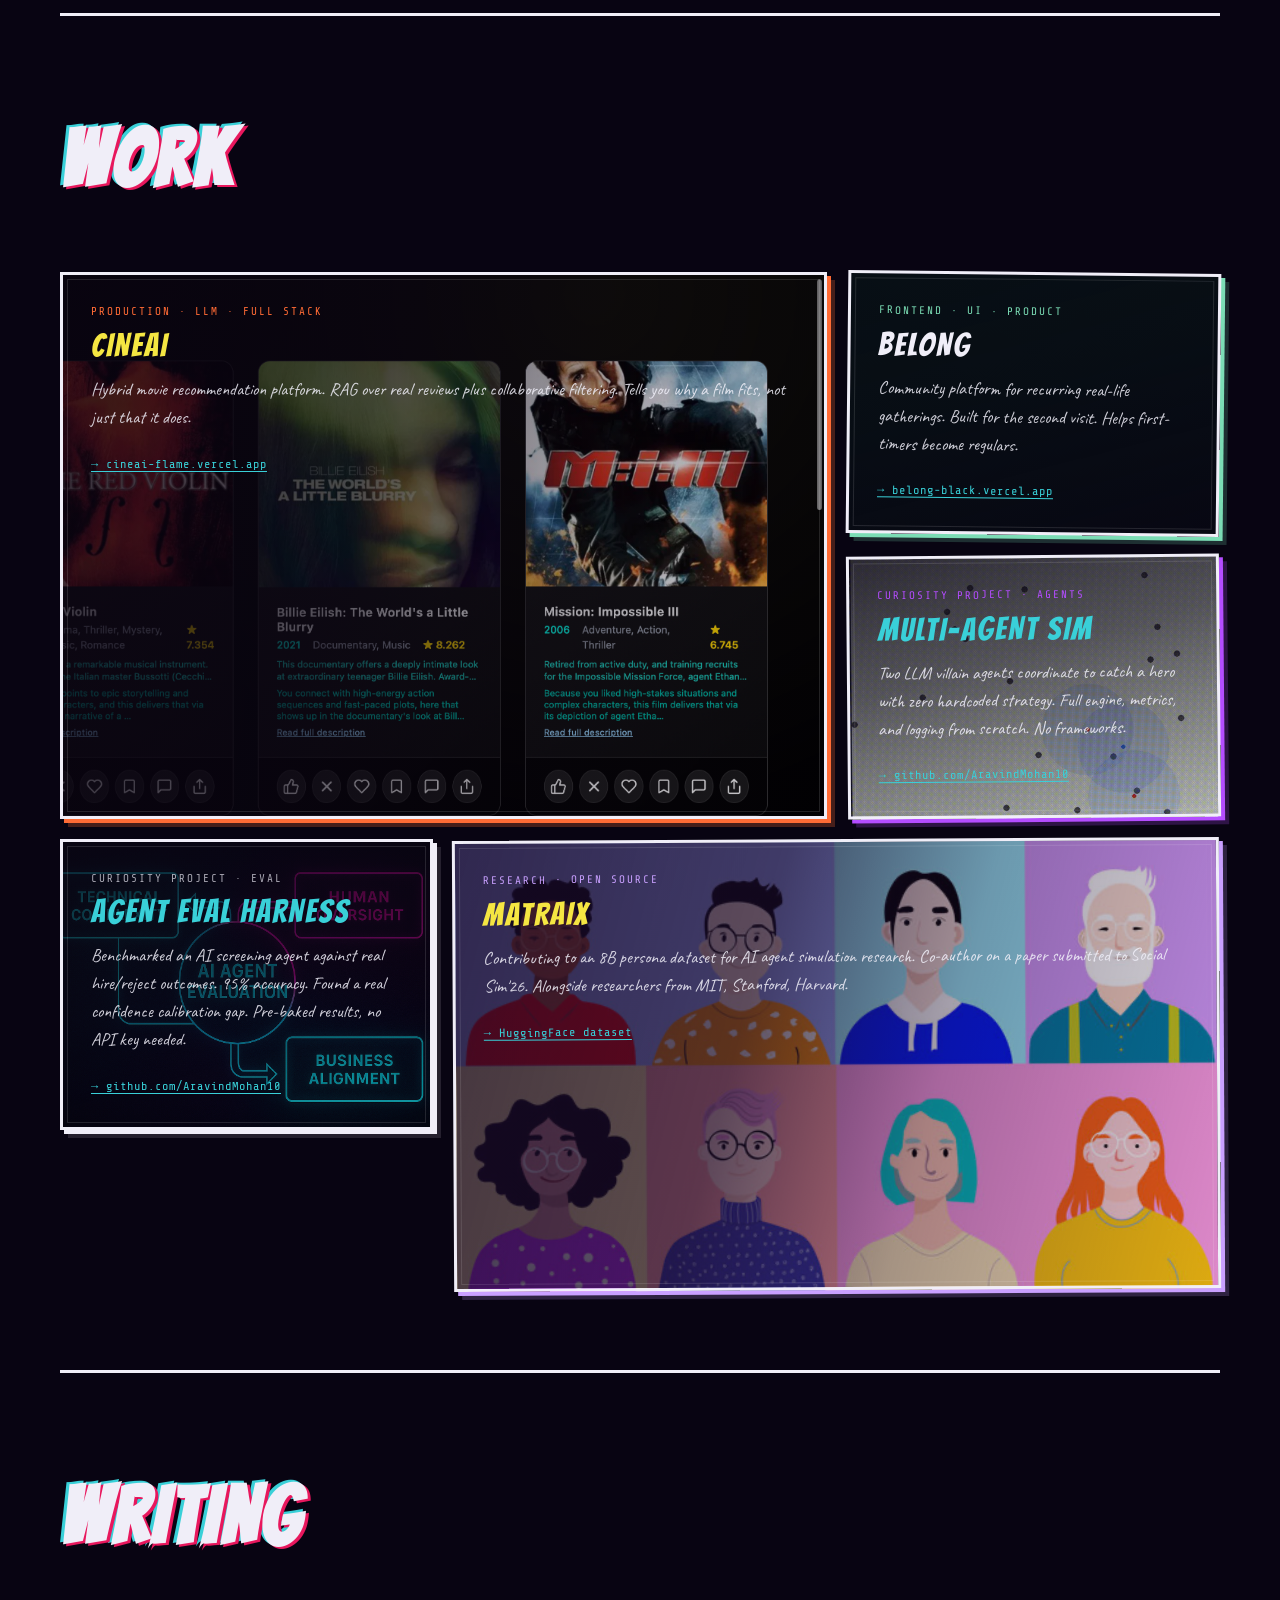
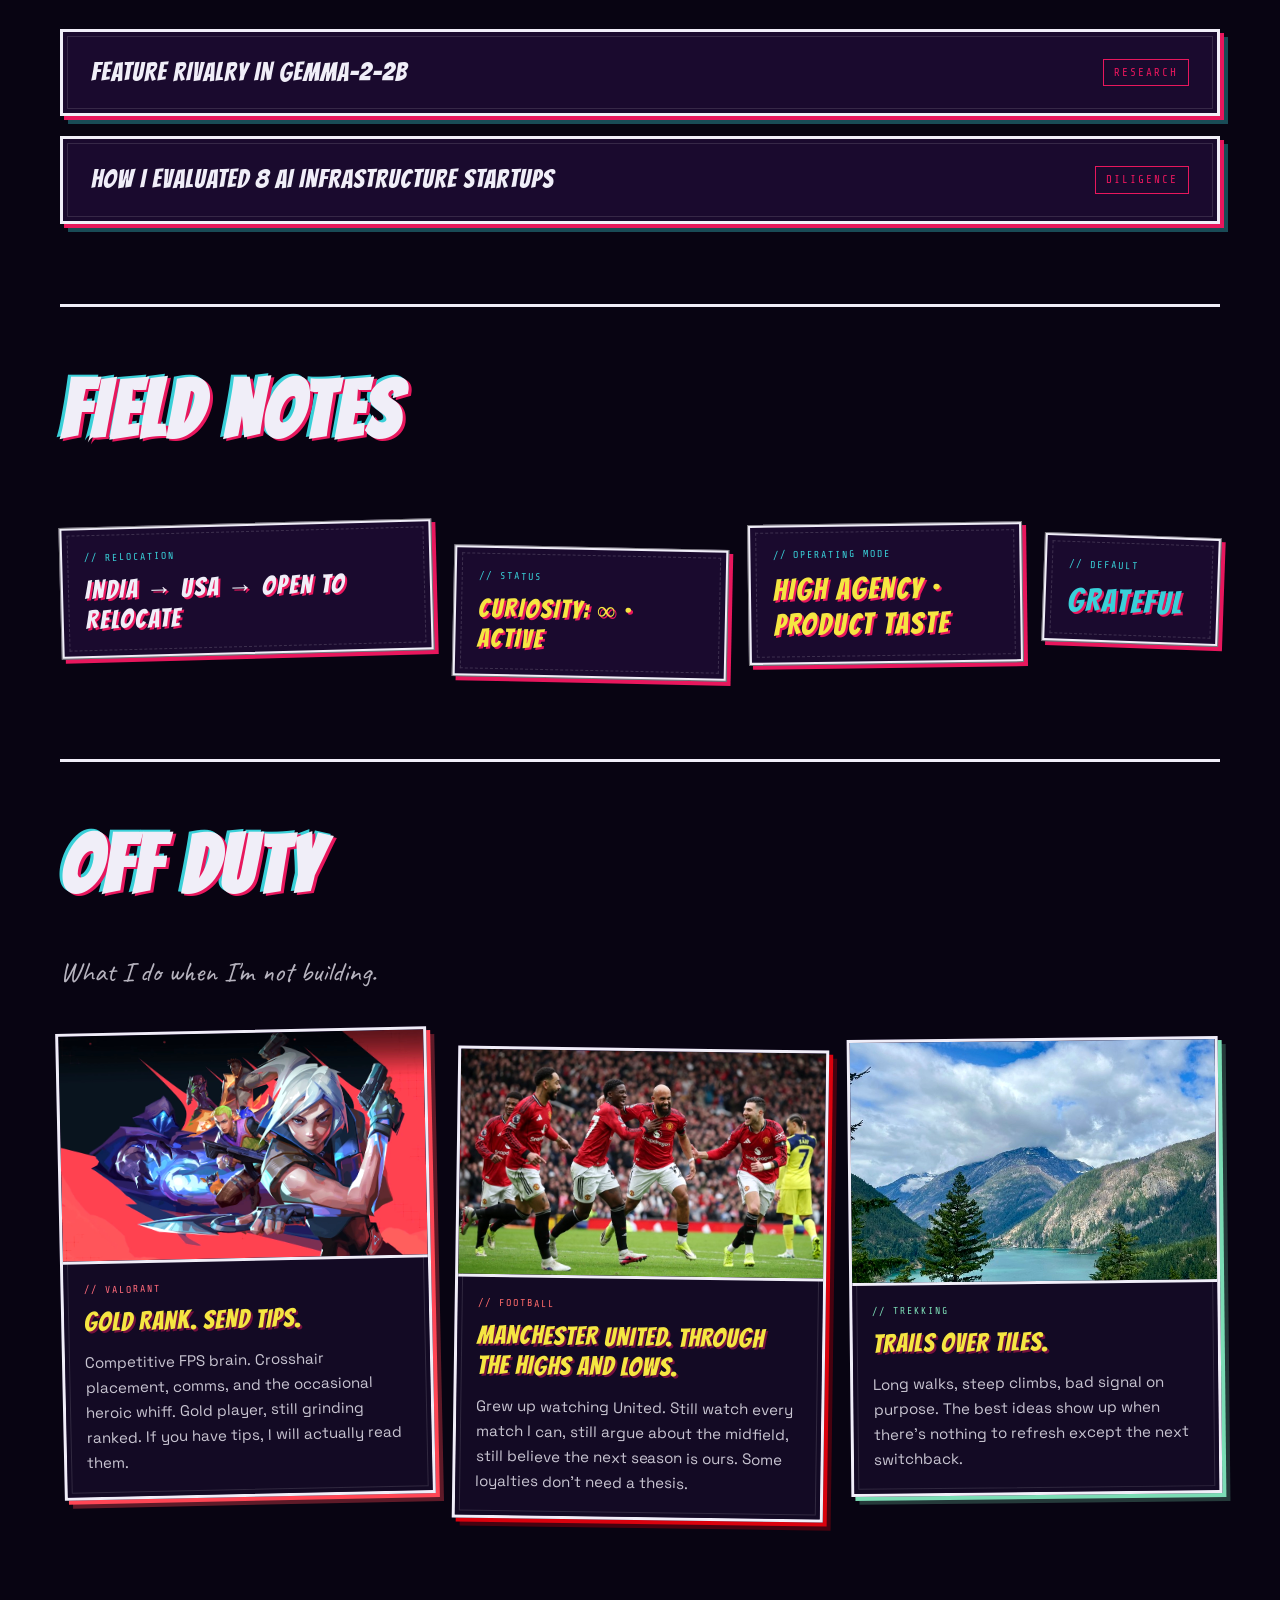
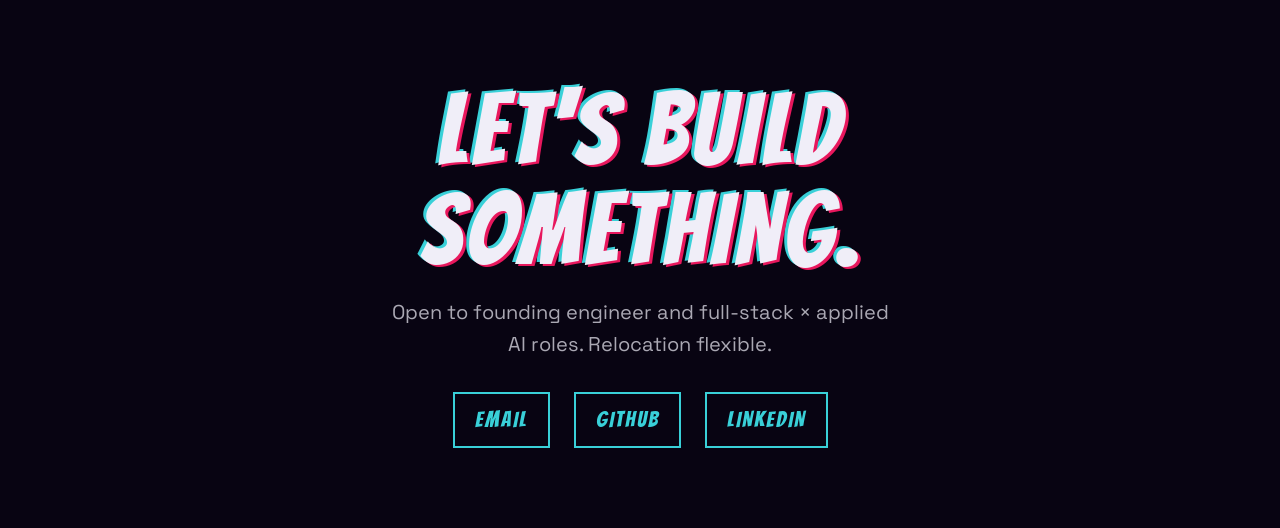
==== commit 51eedf96: "Remove Concrete Takeoff from portfolio while backend is offline. Co-authored-by: Cursor <cursoragent" ====
--- a/index.html
+++ b/index.html
@@ -8,7 +8,7 @@
   <link rel="preconnect" href="https://fonts.gstatic.com" crossorigin>
   <link href="https://fonts.googleapis.com/css2?family=Bangers&family=Caveat:wght@400;600;700&family=Share+Tech+Mono&family=Space+Grotesk:wght@400;500&display=swap" rel="stylesheet">
   <link rel="stylesheet" href="css/foundation.css?v=11">
-  <link rel="stylesheet" href="css/phase2.css?v=17">
+  <link rel="stylesheet" href="css/phase2.css?v=18">
 </head>
 <body>
 
@@ -176,13 +176,6 @@
           <a href="https://github.com/AravindMohan10/asendia-voice-agent-eval" class="project-link" target="_blank" rel="noopener">→ github.com/AravindMohan10</a>
         </div>
 
-        <div class="panel project-card dim-concrete">
-          <div class="project-tag">CURIOSITY PROJECT · DOMAIN AI</div>
-          <div class="project-title">CONCRETE TAKEOFF COPILOT</div>
-          <p class="project-desc">Upload a structural PDF, extract the footing schedule via Anthropic API, edit it, export bid-ready quantities. Next.js + FastAPI. Built in days for a construction AI startup.</p>
-          <a href="https://concrete-takeoff-copilot.vercel.app" class="project-link" target="_blank" rel="noopener">→ concrete-takeoff-copilot.vercel.app</a>
-        </div>
-
         <div class="panel project-card dim-matraix">
           <div class="project-tag">RESEARCH · OPEN SOURCE</div>
           <div class="project-title">MATRAIX</div>
--- a/css/phase2.css
+++ b/css/phase2.css
@@ -31,19 +31,16 @@
 .project-card:nth-child(2) { grid-column: 5 / 7; grid-row: 1; }
 .project-card:nth-child(3) { grid-column: 5 / 7; grid-row: 2; }
 .project-card:nth-child(4) { grid-column: 1 / 3; grid-row: 3; }
-.project-card:nth-child(5) { grid-column: 3 / 5; grid-row: 3; }
-.project-card:nth-child(6) { grid-column: 5 / 7; grid-row: 3 / 5; }
+.project-card:nth-child(5) { grid-column: 3 / 7; grid-row: 3 / 5; }
 
 .project-card:nth-child(2) { transform: rotate(0.6deg); }
 .project-card:nth-child(3) { transform: rotate(-0.5deg); }
-.project-card:nth-child(5) { transform: rotate(0.4deg); }
-.project-card:nth-child(6) { transform: rotate(-0.3deg); }
+.project-card:nth-child(5) { transform: rotate(-0.3deg); }
 
 .project-card:nth-child(1):hover { transform: translate(-5px, -5px) rotate(-0.8deg); }
 .project-card:nth-child(2):hover { transform: translate(-4px, -4px) rotate(0.2deg); }
 .project-card:nth-child(3):hover { transform: translate(-4px, -4px) rotate(-0.8deg); }
-.project-card:nth-child(5):hover { transform: translate(-4px, -4px) rotate(0.6deg); }
-.project-card:nth-child(6):hover { transform: translate(-4px, -4px) rotate(-0.5deg); }
+.project-card:nth-child(5):hover { transform: translate(-4px, -4px) rotate(-0.5deg); }
 
 /* DIMENSION PALETTES */
 .dim-cineai {
@@ -107,21 +104,6 @@
   overflow: hidden;
 }
 
-.dim-concrete {
-  --dim-accent: var(--cyan);
-  --dim-glow: rgba(57, 208, 216, 0.22);
-  --dim-title: #f5e642;
-  background:
-    linear-gradient(
-      165deg,
-      rgba(10, 20, 32, 0.84) 0%,
-      rgba(10, 20, 32, 0.68) 45%,
-      rgba(10, 20, 32, 0.28) 100%
-    ),
-    url('../assets/concrete.png') center top / cover no-repeat;
-  overflow: hidden;
-}
-
 .dim-matraix {
   --dim-accent: #c9a0ff;
   --dim-glow: rgba(201, 160, 255, 0.2);
@@ -142,7 +124,6 @@
 .dim-belong .project-tag { color: #7bdcb5; }
 .dim-sim .project-tag { color: #b44dff; }
 .dim-eval .project-tag { color: rgba(240, 238, 248, 0.7); }
-.dim-concrete .project-tag { color: var(--cyan); }
 .dim-matraix .project-tag { color: #c9a0ff; }
 
 .project-title { color: var(--dim-title); }
